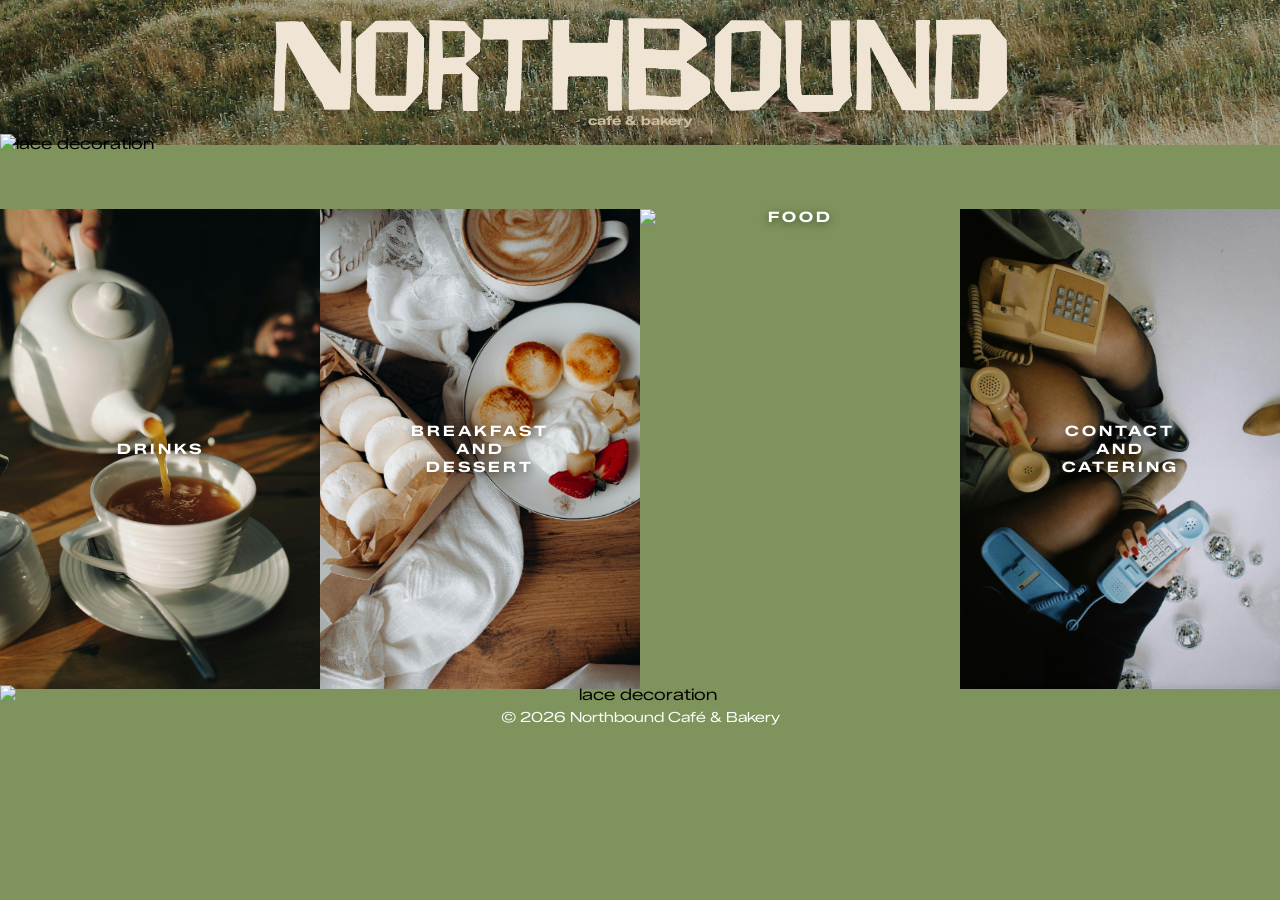
==== index.html @ 0fa5e610 "Cropping" ====
<!doctype html>
<html lang="en">
  <head>
    <meta charset="UTF-8" />
    <meta name="viewport" content="width=device-width, initial-scale=1.0" />
    <title>Northbound</title>

    <link rel="stylesheet" href="northbound.css" />

    <link rel="preconnect" href="https://fonts.googleapis.com" />
    <link rel="preconnect" href="https://fonts.gstatic.com" crossorigin />
    <link
      href="https://fonts.googleapis.com/css2?family=Zalando+Sans+Expanded:ital,wght@0,200..900;1,200..900&display=swap"
      rel="stylesheet"
    />
  </head>

  <body>
    <!-- HERO SECTION -->
    <section class="hero">
      <img
        src="images/greenery4.jpg"
        alt="greenery background"
        class="hero-bg"
      />
      <img
        src="images/compactLace.png"
        alt="lace decoration"
        class="hero-lace"
      />
      <img
        src="images/KuhlmansNorthMiddle.png"
        alt="Northbound logo"
        class="hero-logo"
      />
      <h1 class="hero-subtitle">café & bakery</h1>
    </section>

    <!-- MENU SECTION -->
    <section class="menu-section">
      <div class="content-row">
        <div class="image-card">
          <img src="images/teapour.jpg" class="card-img" />
          <h2 class="card-title">DRINKS</h2>
        </div>
        <div class="image-card">
          <img src="images/syrniki.jpg" class="card-img" />
          <h2 class="card-title">BREAKFAST AND DESSERT</h2>
        </div>
        <div class="image-card">
          <img src="images/borsch.jpg" class="card-img" />
          <h2 class="card-title">FOOD</h2>
        </div>
        <div class="image-card">
          <img src="images/contact.jpg" class="card-img" />
          <h2 class="card-title">CONTACT AND CATERING</h2>
        </div>
      </div>

      <!-- Bottom lace -->
      <div class="menu-lace-wrap">
        <img
          src="images/compactLaceBottom.png"
          alt="lace decoration"
          class="menu-lace-bottom"
        />
      </div>
    </section>

    <footer>
      <p class="footer-text">© 2026 Northbound Café & Bakery</p>
    </footer>
  </body>
</html>
---- northbound.css ----
/* ---------- BASE ---------- */
body {
  margin: 0;
  background-color: rgb(127, 148, 92);
  font-family: "Zalando Sans Expanded", Arial, sans-serif;
}

/* ---------- HERO ---------- */
.hero {
  position: relative;
  width: 100%;
}

.hero-bg {
  width: 100%;
  display: block;
}

.hero-logo {
  position: absolute;
  top: 45%;
  left: 50%;
  transform: translate(-50%, -50%);
  width: 60%;
  max-width: 800px;
  z-index: 3;
}

.hero-lace {
  position: absolute;
  top: 92%;
  left: 50%;
  transform: translateX(-50%);
  width: 100%;
  max-width: 3000px;
  z-index: 2;
  pointer-events: none;
}

.hero-subtitle {
  position: absolute;
  top: 78%;
  left: 50%;
  transform: translateX(-50%);
  margin: 0;
  font-size: 80%;
  color: rgb(206, 189, 155);
  text-align: center;
  z-index: 3;
}

/* ---------- MENU SECTION ---------- */
.menu-section {
  position: relative; /* anchor for absolute positioning */
  width: 100%;
}

/* Row of images */
.content-row {
  display: flex;
  justify-content: space-between;
  align-items: flex-start;
  width: 100%;
  margin-top: 5vw;
  flex-wrap: wrap; /* allows wrapping on small screens */
}

/* Individual image card */
.image-card {
  position: relative;
  width: 25%; /* 4 per row on desktop */
}

.card-img {
  width: 100%;
  height: auto;
  display: block;
  object-fit: contain;
}

/* Titles on top of images — original style */
.card-title {
  position: absolute;
  top: 50%; /* centered vertically on image */
  left: 50%; /* centered horizontally */
  transform: translate(-50%, -50%);
  margin: 0;
  font-size: 90%; /* original size */
  letter-spacing: 3px;
  color: white;
  text-align: center;
  text-shadow: 0 2px 8px rgba(0, 0, 0, 0.5);
  z-index: 3;
  pointer-events: none;
}

/* Bottom lace overlapping images */
.menu-lace-wrap {
  width: 100%;
  text-align: center;
}

/* Bottom lace overlapping images */
.menu-lace-bottom {
  position: absolute;
  top: 100%; /* start at the bottom of menu-section */
  left: 50%;
  transform: translate(-50%, -20%); /* pull it up to overlap */
  width: 100%;
  max-width: 3000px;
  z-index: 2;
  pointer-events: none;
}

/* ---------- RESPONSIVE ---------- */
@media screen and (max-width: 1000px) {
  .image-card {
    width: 50%; /* 2 per rad */
  }
}

@media screen and (max-width: 850px) {
  .content-row {
    flex-direction: column; /* vertical */
    align-items: center;
  }
  .image-card {
    width: 100%; /* 1 per row */
  }
  .card-img {
    height: 200px;
    object-fit: cover;
  }
  .card-title {
    font-size: 90%; /* scale smaller but keep centered */
  }
}

/* ---------- FOOTER ---------- */
.footer-text {
  text-align: center;
  color: white;
  font-size: 14px;
  margin: 20px 0;
  pointer-events: none;
}
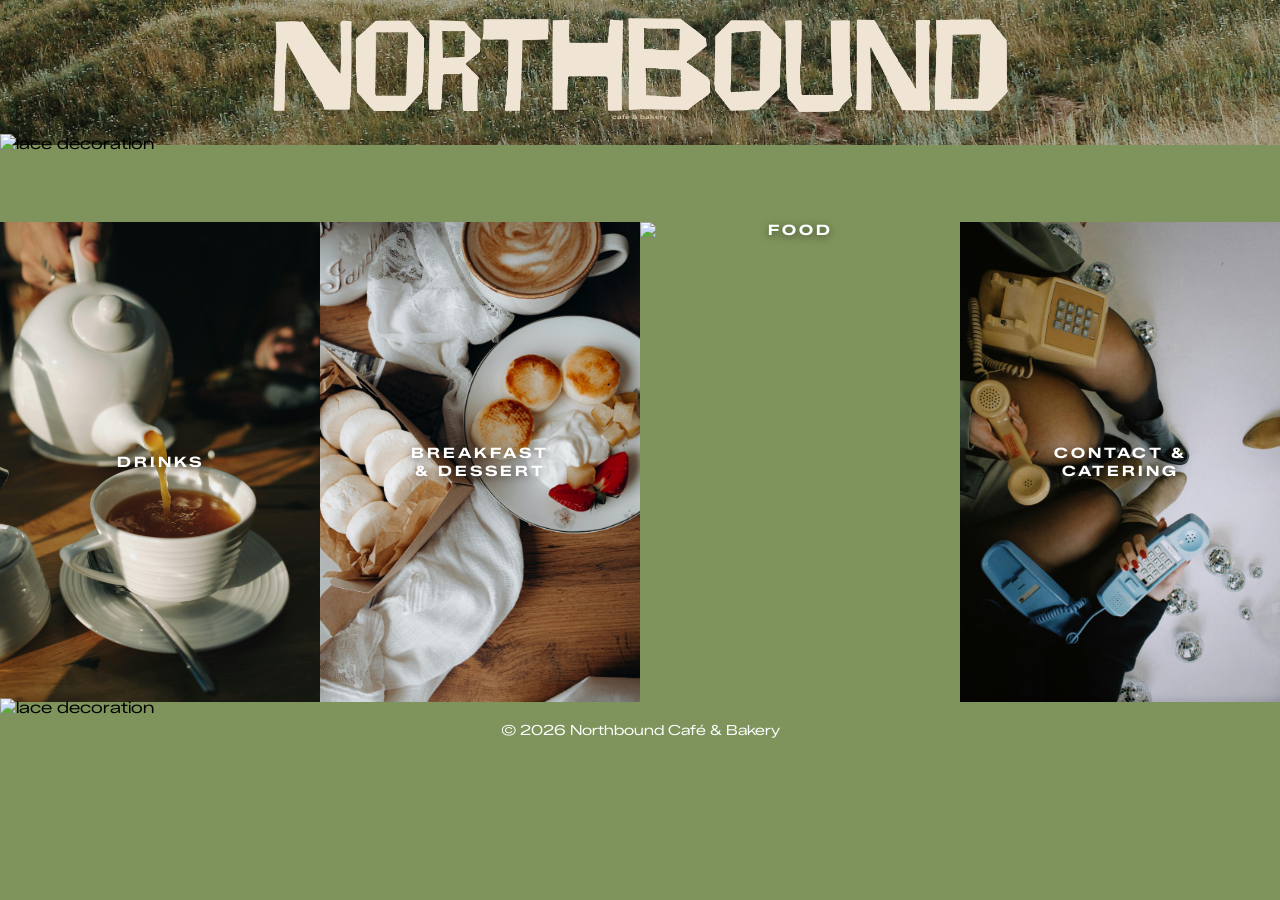
==== commit 167bf5b1: "EhKinda" ====
--- a/index.html
+++ b/index.html
@@ -45,7 +45,7 @@
         </div>
         <div class="image-card">
           <img src="images/syrniki.jpg" class="card-img" />
-          <h2 class="card-title">BREAKFAST AND DESSERT</h2>
+          <h2 class="card-title">BREAKFAST & DESSERT</h2>
         </div>
         <div class="image-card">
           <img src="images/borsch.jpg" class="card-img" />
@@ -53,7 +53,7 @@
         </div>
         <div class="image-card">
           <img src="images/contact.jpg" class="card-img" />
-          <h2 class="card-title">CONTACT AND CATERING</h2>
+          <h2 class="card-title">CONTACT & CATERING</h2>
         </div>
       </div>
 
--- a/northbound.css
+++ b/northbound.css
@@ -43,7 +43,7 @@
   left: 50%;
   transform: translateX(-50%);
   margin: 0;
-  font-size: 80%;
+  font-size: 40%;
   color: rgb(206, 189, 155);
   text-align: center;
   z-index: 3;
@@ -51,7 +51,7 @@
 
 /* ---------- MENU SECTION ---------- */
 .menu-section {
-  position: relative; /* anchor for absolute positioning */
+  position: relative; /* anchor for bottom lace */
   width: 100%;
 }
 
@@ -61,8 +61,8 @@
   justify-content: space-between;
   align-items: flex-start;
   width: 100%;
-  margin-top: 5vw;
-  flex-wrap: wrap; /* allows wrapping on small screens */
+  margin-top: 6vw;
+  flex-wrap: wrap;
 }
 
 /* Individual image card */
@@ -73,19 +73,17 @@
 
 .card-img {
   width: 100%;
-  height: auto;
+  height: auto; /* keep original size, NO zoom */
   display: block;
-  object-fit: contain;
 }
 
-/* Titles on top of images — original style */
 .card-title {
   position: absolute;
-  top: 50%; /* centered vertically on image */
-  left: 50%; /* centered horizontally */
+  top: 50%; /* centered on image */
+  left: 50%;
   transform: translate(-50%, -50%);
   margin: 0;
-  font-size: 90%; /* original size */
+  font-size: 150%;
   letter-spacing: 3px;
   color: white;
   text-align: center;
@@ -95,17 +93,11 @@
 }
 
 /* Bottom lace overlapping images */
-.menu-lace-wrap {
-  width: 100%;
-  text-align: center;
-}
-
-/* Bottom lace overlapping images */
 .menu-lace-bottom {
   position: absolute;
-  top: 100%; /* start at the bottom of menu-section */
+  top: 100%;
   left: 50%;
-  transform: translate(-50%, -20%); /* pull it up to overlap */
+  transform: translate(-50%, -20%);
   width: 100%;
   max-width: 3000px;
   z-index: 2;
@@ -113,27 +105,40 @@
 }
 
 /* ---------- RESPONSIVE ---------- */
-@media screen and (max-width: 1000px) {
+
+/* Middle breakpoint: 2 columns, cropped */
+@media screen and (max-width: 850px) and (min-width: 500px) {
   .image-card {
-    width: 50%; /* 2 per rad */
+    width: 50%; /* 2 per row */
+  }
+  .card-img {
+    height: 200px; /* crop */
+    object-fit: cover; /* crop without zooming on desktop */
+    width: 100%;
   }
 }
 
-@media screen and (max-width: 850px) {
+/* Small screens: 1 column, cropped */
+@media screen and (max-width: 499px) {
   .content-row {
-    flex-direction: column; /* vertical */
+    flex-direction: column;
     align-items: center;
   }
+
   .image-card {
-    width: 100%; /* 1 per row */
+    width: 100%; /* full width */
+    height: 200px; /* fixed height */
   }
+
   .card-img {
-    height: 200px;
+    width: 100%;
+    height: 100%;
     object-fit: cover;
   }
-  .card-title {
-    font-size: 90%; /* scale smaller but keep centered */
-  }
+}
+
+.card-title {
+  font-size: 90%;
 }
 
 /* ---------- FOOTER ---------- */
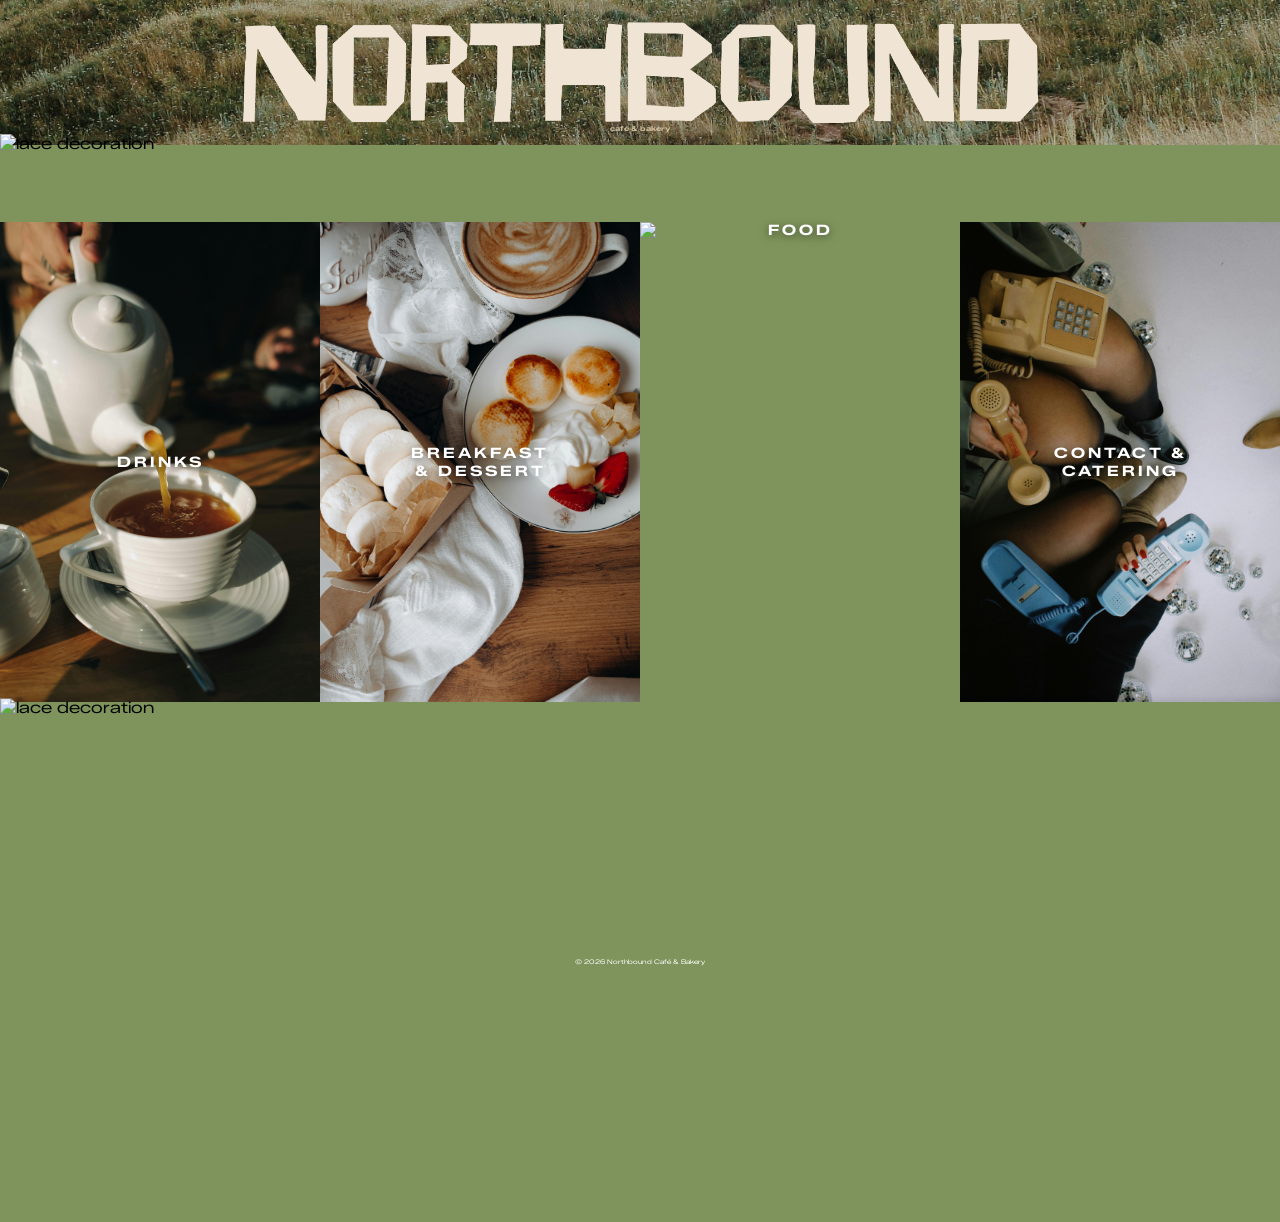
==== commit fd50eadf: "additions" ====
--- a/index.html
+++ b/index.html
@@ -39,22 +39,22 @@
     <!-- MENU SECTION -->
     <section class="menu-section">
       <div class="content-row">
-        <div class="image-card">
+        <a href="drinks.html" class="image-card">
           <img src="images/teapour.jpg" class="card-img" />
           <h2 class="card-title">DRINKS</h2>
-        </div>
-        <div class="image-card">
+        </a>
+        <a href="brekkie.html" class="image-card">
           <img src="images/syrniki.jpg" class="card-img" />
           <h2 class="card-title">BREAKFAST & DESSERT</h2>
-        </div>
-        <div class="image-card">
+        </a>
+        <a href="food.html" class="image-card">
           <img src="images/borsch.jpg" class="card-img" />
           <h2 class="card-title">FOOD</h2>
-        </div>
-        <div class="image-card">
+        </a>
+        <a href="contact.html" class="image-card">
           <img src="images/contact.jpg" class="card-img" />
           <h2 class="card-title">CONTACT & CATERING</h2>
-        </div>
+        </a>
       </div>
 
       <!-- Bottom lace -->
--- a/northbound.css
+++ b/northbound.css
@@ -18,11 +18,11 @@
 
 .hero-logo {
   position: absolute;
-  top: 45%;
+  top: 50%;
   left: 50%;
   transform: translate(-50%, -50%);
-  width: 60%;
-  max-width: 800px;
+  width: 65%;
+  max-width: 1000px;
   z-index: 3;
 }
 
@@ -39,17 +39,17 @@
 
 .hero-subtitle {
   position: absolute;
-  top: 78%;
+  top: 85%;
   left: 50%;
   transform: translateX(-50%);
   margin: 0;
-  font-size: 40%;
+  font-size: 45%;
   color: rgb(206, 189, 155);
   text-align: center;
   z-index: 3;
 }
 
-/* ---------- MENU SECTION ---------- */
+/* MENU */
 .menu-section {
   position: relative; /* anchor for bottom lace */
   width: 100%;
@@ -73,7 +73,7 @@
 
 .card-img {
   width: 100%;
-  height: auto; /* keep original size, NO zoom */
+  height: auto;
   display: block;
 }
 
@@ -104,7 +104,7 @@
   pointer-events: none;
 }
 
-/* ---------- RESPONSIVE ---------- */
+/* RESPONSIVE */
 
 /* Middle breakpoint: 2 columns, cropped */
 @media screen and (max-width: 850px) and (min-width: 500px) {
@@ -141,11 +141,11 @@
   font-size: 90%;
 }
 
-/* ---------- FOOTER ---------- */
+/* FOOTER */
 .footer-text {
   text-align: center;
   color: white;
-  font-size: 14px;
-  margin: 20px 0;
+  font-size: 40%;
+  margin: 20%;
   pointer-events: none;
 }
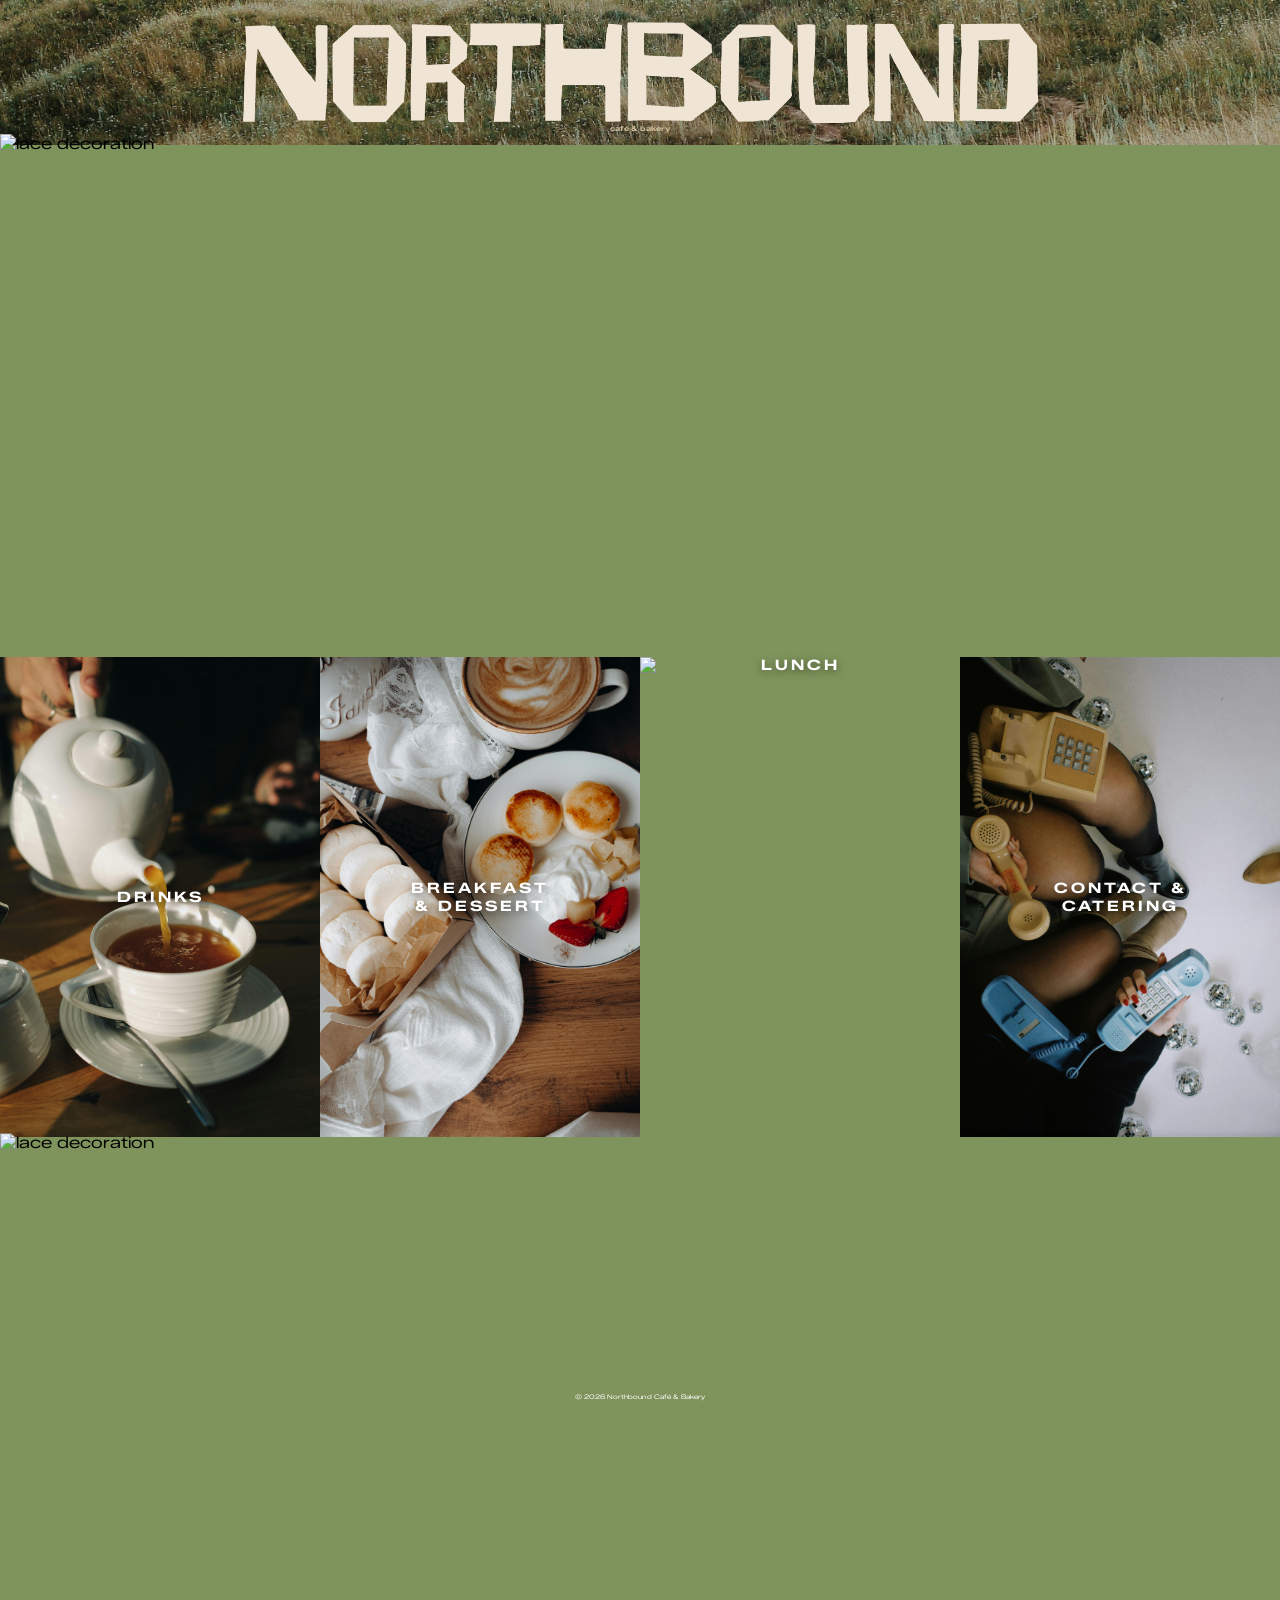
==== commit a8c29c41: "AddedDrinkPage" ====
--- a/index.html
+++ b/index.html
@@ -49,7 +49,7 @@
         </a>
         <a href="food.html" class="image-card">
           <img src="images/borsch.jpg" class="card-img" />
-          <h2 class="card-title">FOOD</h2>
+          <h2 class="card-title">LUNCH</h2>
         </a>
         <a href="contact.html" class="image-card">
           <img src="images/contact.jpg" class="card-img" />
--- a/northbound.css
+++ b/northbound.css
@@ -149,3 +149,7 @@
   margin: 20%;
   pointer-events: none;
 }
+
+.menu-section {
+  margin-top: 40vw;
+}
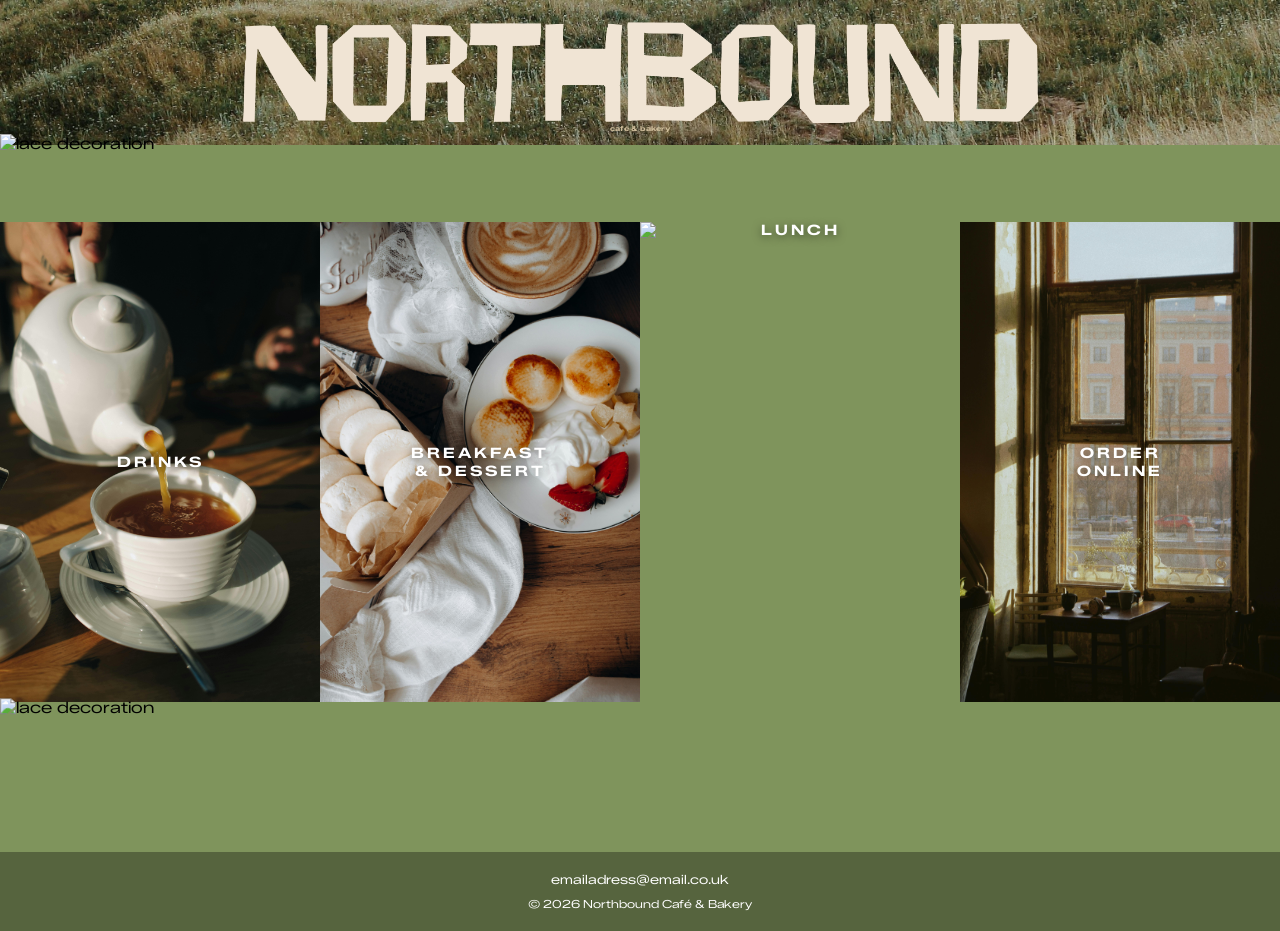
==== commit f206325d: "ChangedToOrderAndBottomFooter" ====
--- a/index.html
+++ b/index.html
@@ -16,6 +16,7 @@
   </head>
 
   <body>
+    <div class="page-container">
     <!-- HERO SECTION -->
     <section class="hero">
       <img
@@ -52,10 +53,11 @@
           <h2 class="card-title">LUNCH</h2>
         </a>
         <a href="contact.html" class="image-card">
-          <img src="images/contact.jpg" class="card-img" />
-          <h2 class="card-title">CONTACT & CATERING</h2>
+          <img src="images/window.jpg" class="card-img" />
+          <h2 class="card-title">ORDER ONLINE</h2>
         </a>
-      </div>
+      </div> 
+      
 
       <!-- Bottom lace -->
       <div class="menu-lace-wrap">
@@ -66,9 +68,10 @@
         />
       </div>
     </section>
-
-    <footer>
-      <p class="footer-text">© 2026 Northbound Café & Bakery</p>
+    <!-- END page-container -->
+   <footer class="footer">
+      <div class="footer-contact">emailadress@email.co.uk</div>
+      <div class="footer-text">© 2026 Northbound Café & Bakery</div>
     </footer>
   </body>
 </html>
--- a/northbound.css
+++ b/northbound.css
@@ -1,11 +1,18 @@
-/* ---------- BASE ---------- */
+/* makes page  full height */
 body {
+  height: 100%;
   margin: 0;
   background-color: rgb(127, 148, 92);
   font-family: "Zalando Sans Expanded", Arial, sans-serif;
 }
+/* container to push footer down */
+.page-container {
+  min-height: 100vh; /* full viewport height */
+  display: flex;
+  flex-direction: column;
+}
 
-/* ---------- HERO ---------- */
+/* main content grow to push footer to bottom */
 .hero {
   position: relative;
   width: 100%;
@@ -140,16 +147,26 @@
 .card-title {
   font-size: 90%;
 }
-
+.spacer {
+  flex: 1; /* takes all available vertical space */
+}
 /* FOOTER */
-.footer-text {
+.footer {
+  position: relative;
+  bottom: -150px; /* adjust as needed to overlap content */
+  width: 100%;
+  background-color: rgb(86, 100, 62);
+  padding: 20px 0; /* push footer to bottom */
   text-align: center;
   color: white;
-  font-size: 40%;
-  margin: 20%;
+}
+.footer-contact {
+  font-size: 0.8rem; /* smaller font size for contact info */
+  margin-bottom: 10px; /* space between contact and copyright */
   pointer-events: none;
 }
-
-.menu-section {
-  margin-top: 40vw;
+.footer-text {
+  font-size: 0.7rem; /* smaller font size for copyright */
+  margin: 0;
+  pointer-events: none;
 }
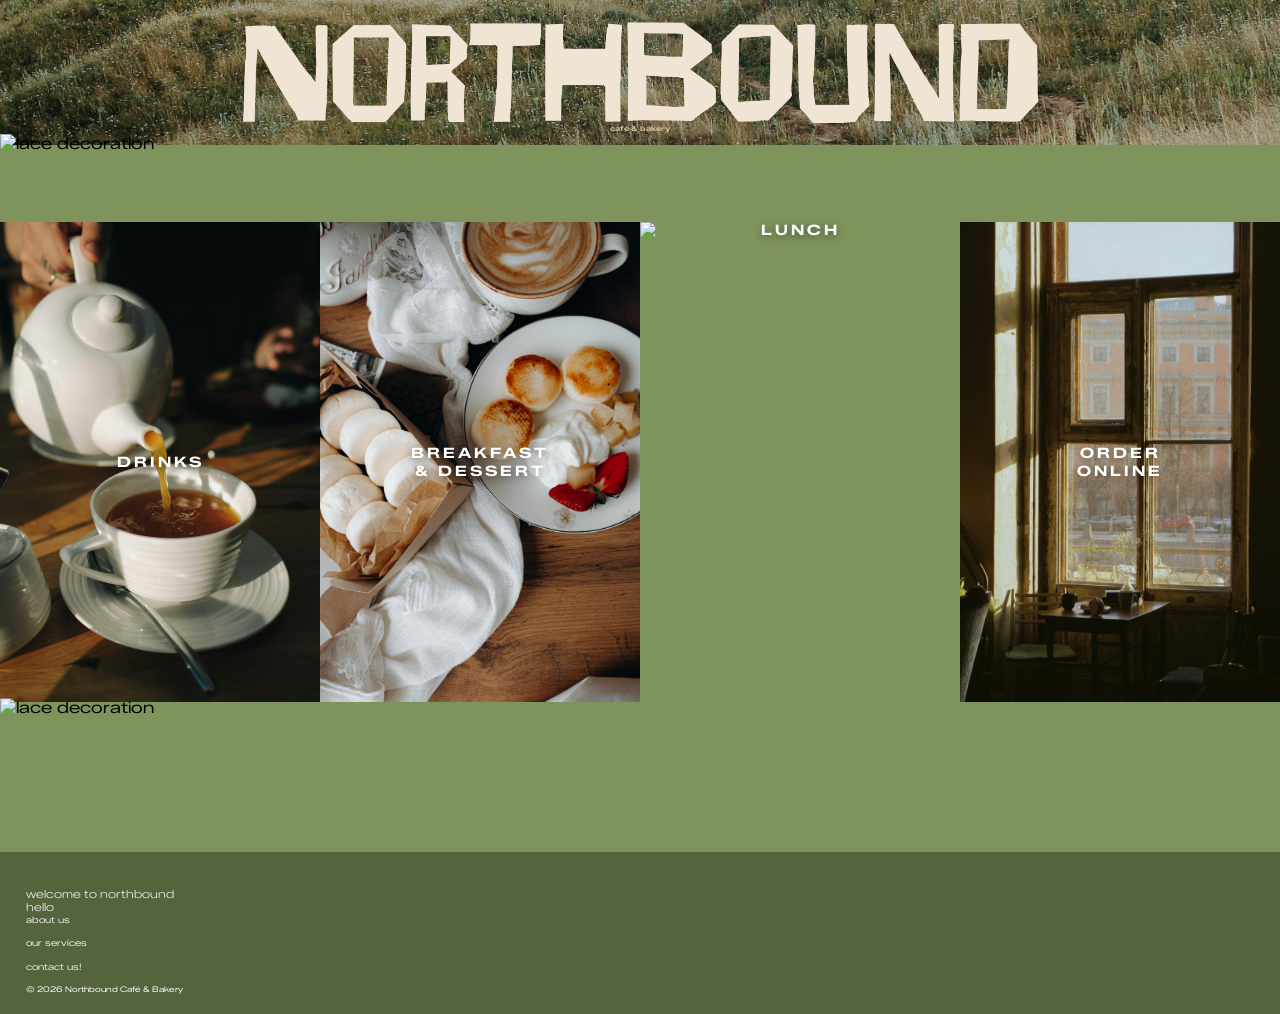
==== commit a7b68788: "FooterAdditions Found some code from codepen.io https://codepen.io/alvarotrigo/pen/vYRRxje" ====
--- a/index.html
+++ b/index.html
@@ -70,8 +70,16 @@
     </section>
     <!-- END page-container -->
    <footer class="footer">
-      <div class="footer-contact">emailadress@email.co.uk</div>
+     <div class="container">
+  	 	<div class="row">
+  	 		<div class="footer-col">
+  	 			<h4>welcome to northbound</h4>
+  	 			<ul>
+  	 				<li><a href="#">about us</a></li>
+  	 				<li><a href="#">our services</a></li>
+            <li><a href="#">contact us!</a></li>
       <div class="footer-text">© 2026 Northbound Café & Bakery</div>
+        </ul></div>
     </footer>
   </body>
 </html>
--- a/northbound.css
+++ b/northbound.css
@@ -114,7 +114,7 @@
 /* RESPONSIVE */
 
 /* Middle breakpoint: 2 columns, cropped */
-@media screen and (max-width: 850px) and (min-width: 500px) {
+@media screen and (max-width: 950px) and (min-width: 700px) {
   .image-card {
     width: 50%; /* 2 per row */
   }
@@ -126,7 +126,7 @@
 }
 
 /* Small screens: 1 column, cropped */
-@media screen and (max-width: 499px) {
+@media screen and (max-width: 699px) {
   .content-row {
     flex-direction: column;
     align-items: center;
@@ -157,16 +157,92 @@
   width: 100%;
   background-color: rgb(86, 100, 62);
   padding: 20px 0; /* push footer to bottom */
+  text-align: left;
+  color: white;
+}
+.footer-contact {
+  font-size: 70%; /* smaller font size for contact info */
+  margin-bottom: 10px; /* space between contact and copyright */
+  pointer-events: none;
+}
+.footer-text {
+  font-size: 70%; /* smaller font size for copyright */
+  margin: 0;
+  pointer-events: none;
+}
+
+.footer-col {
+  font-size: 70%;
+  display: flex;
+  flex-direction: column;
+  align-items: left;
+  padding-left: 2%;
+  ul {
+    list-style: none;
+    padding: 0;
+    margin: 0;
+    text-decoration: none;
+    li {
+      margin-bottom: 5px;
+      color: white;
+      pointer-events: none;
+    }
+  }
+}
+.footer-col h4 {
+  font-size: 100%;
+  color: #ffffff;
+  margin-bottom: 1%;
+  font-weight: 100;
+  position: relative;
+}
+.footer-col h4::before {
+  content: "hello"; /* placeholder text for the line */
+  position: absolute;
+  left: 0;
+  bottom: -1px;
+  height: 2px;
+  box-sizing: border-box;
+  width: 50px;
+}
+.footer-col ul li:not(:last-child) {
+  margin-bottom: 1%;
+}
+.footer-col ul li a {
+  font-size: 80%;
+  color: #ffffff;
+  text-decoration: none;
+  font-weight: 300;
+  color: #ffffff;
+  display: block;
+  transition: all 0.3s ease;
+}
+.footer-col ul li a:hover {
+  color: #ffffff;
+  padding-left: 10%;
+}
+.footer-col .social-links a {
+  display: inline-block;
+  height: 40px;
+  width: 40px;
+  background-color: rgb(255, 247, 247);
+  margin: 0 10px 10px 0;
   text-align: center;
-  color: white;
-}
-.footer-contact {
-  font-size: 0.8rem; /* smaller font size for contact info */
-  margin-bottom: 10px; /* space between contact and copyright */
-  pointer-events: none;
-}
-.footer-text {
-  font-size: 0.7rem; /* smaller font size for copyright */
-  margin: 0;
-  pointer-events: none;
-}
+  line-height: 40px;
+  border-radius: 50%;
+  color: #ffffff;
+  transition: all 0.5s ease;
+}
+
+/*responsive*/
+@media (max-width: 767px) {
+  .footer-col {
+    width: 50%;
+    margin-bottom: 30px;
+  }
+}
+@media (max-width: 574px) {
+  .footer-col {
+    width: 100%;
+  }
+}
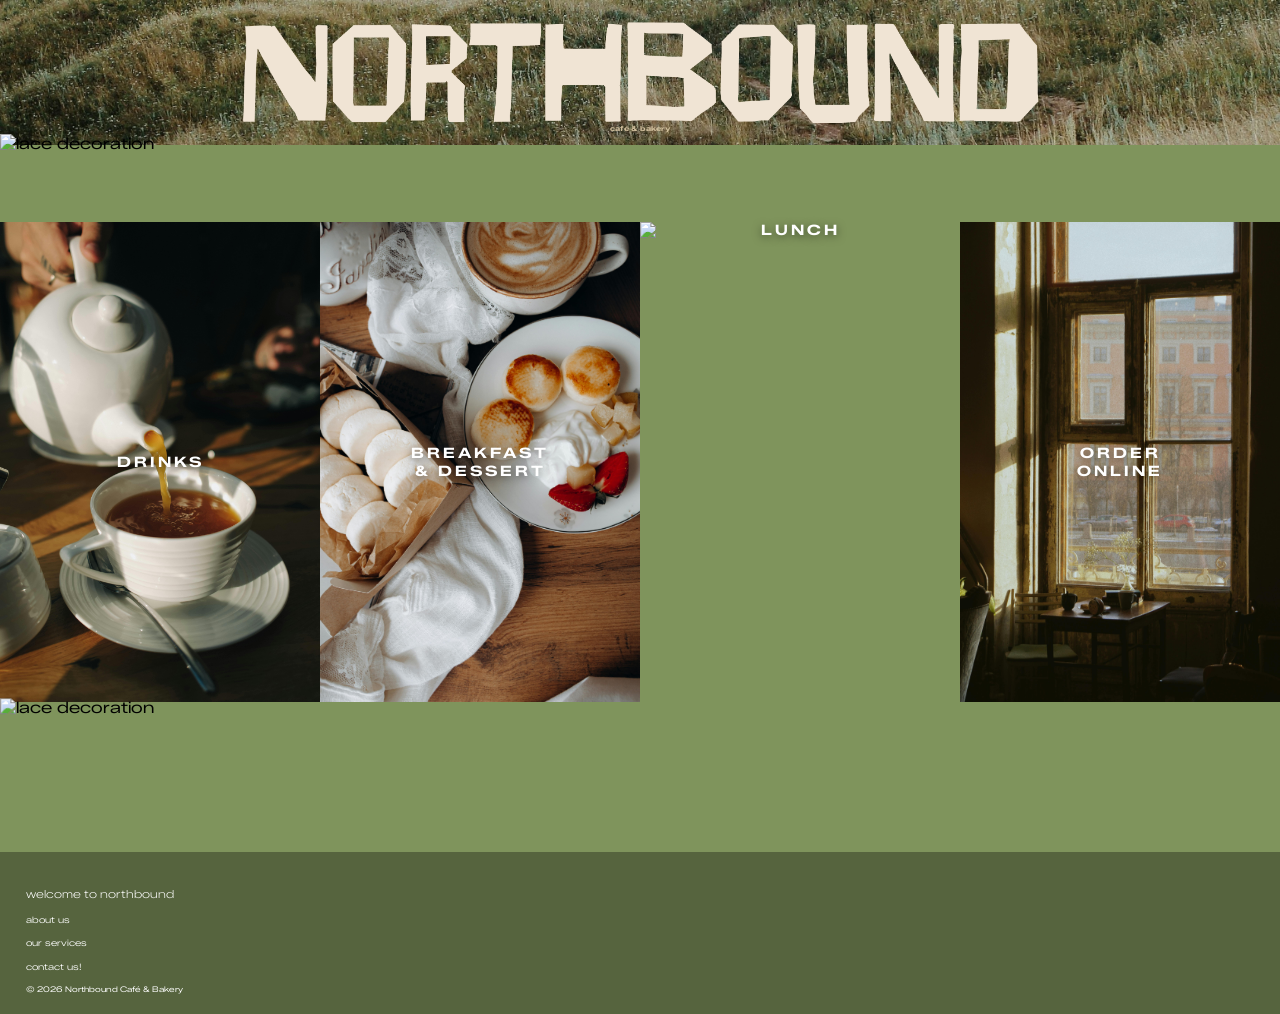
==== commit 4db3b4ba: "ChangedContactToOnlineOrder" ====
--- a/index.html
+++ b/index.html
@@ -52,7 +52,7 @@
           <img src="images/borsch.jpg" class="card-img" />
           <h2 class="card-title">LUNCH</h2>
         </a>
-        <a href="contact.html" class="image-card">
+        <a href="onlineorder.html" class="image-card">
           <img src="images/window.jpg" class="card-img" />
           <h2 class="card-title">ORDER ONLINE</h2>
         </a>
--- a/northbound.css
+++ b/northbound.css
@@ -196,15 +196,7 @@
   font-weight: 100;
   position: relative;
 }
-.footer-col h4::before {
-  content: "hello"; /* placeholder text for the line */
-  position: absolute;
-  left: 0;
-  bottom: -1px;
-  height: 2px;
-  box-sizing: border-box;
-  width: 50px;
-}
+
 .footer-col ul li:not(:last-child) {
   margin-bottom: 1%;
 }
